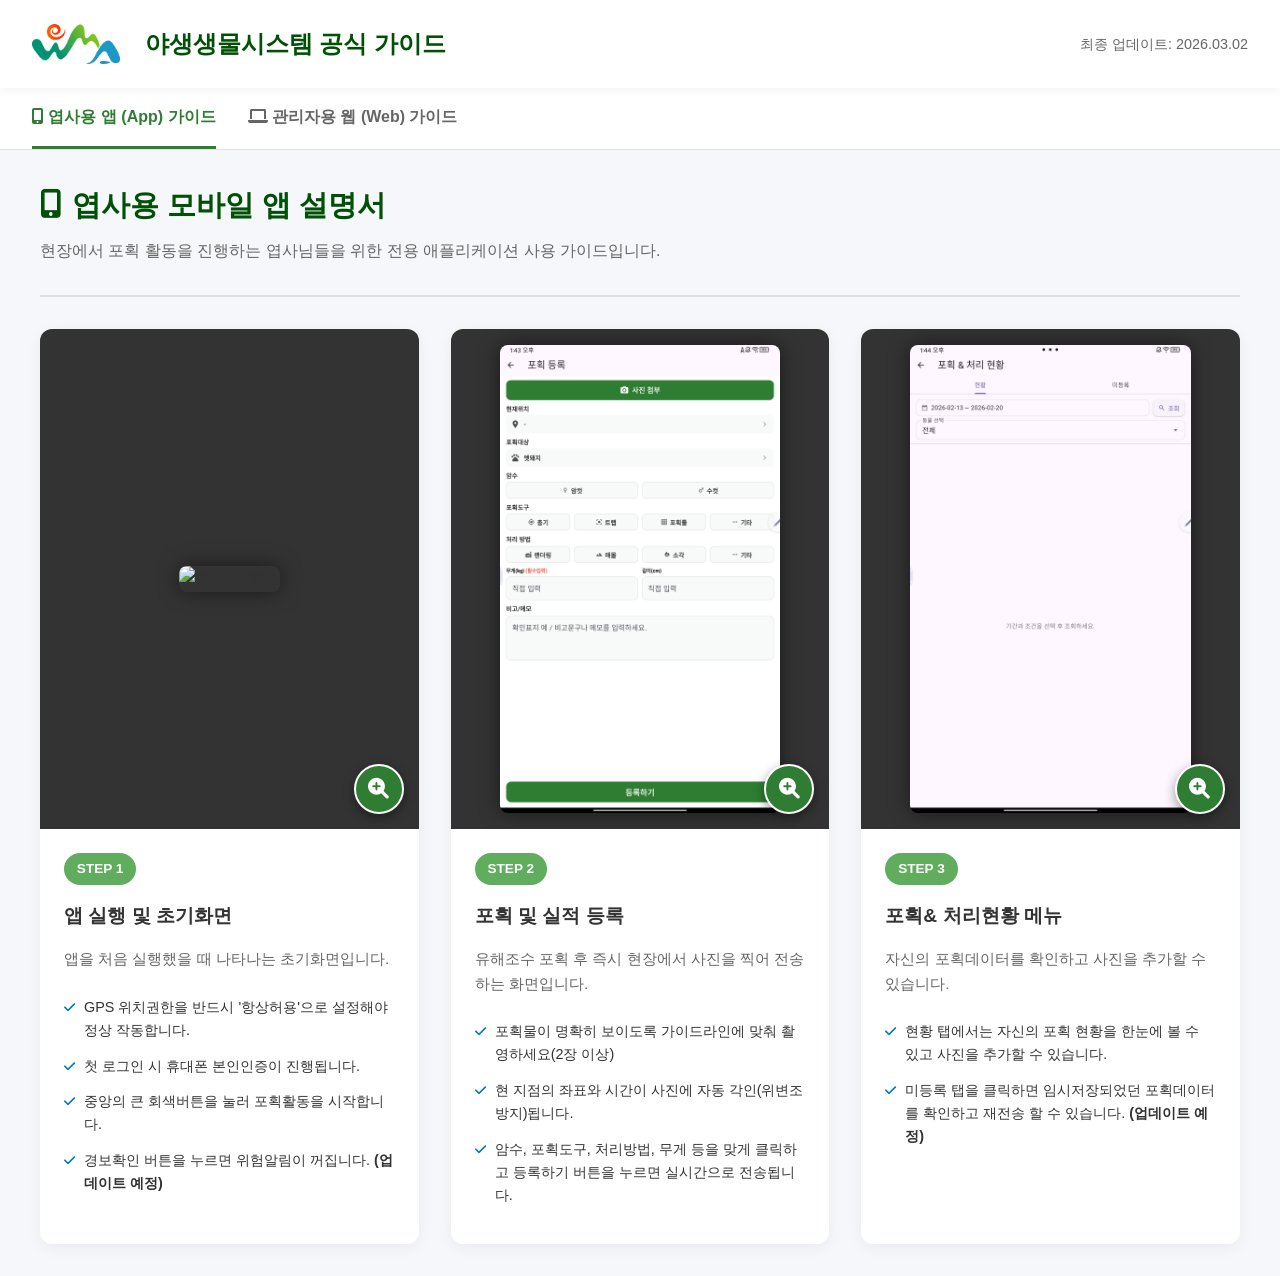
==== guide.html @ 27a6f434 "Add files via upload" ====
<!DOCTYPE html>
<html lang="ko">

<head>
    <meta charset="UTF-8">
    <meta name="viewport" content="width=device-width, initial-scale=1.0">
    <title>야생생물시스템 가이드</title>
    <meta property="og:title" content="야생생물시스템 가이드">
    <meta property="og:description" content="야생생물시스템 공식 가이드입니다.">
    <meta property="og:type" content="website">
    <meta property="og:image" content="./assets/images/logo.png">
    <link href="https://cdnjs.cloudflare.com/ajax/libs/font-awesome/6.0.0/css/all.min.css" rel="stylesheet">
    <style>
        :root {
            --primary: #2e7d32;
            --primary-light: #60ad5e;
            --primary-dark: #005005;
            --secondary: #0277bd;
            --bg-color: #f5f7fa;
            --card-bg: #ffffff;
            --text-main: #333333;
            --text-muted: #666666;
            --border-color: #e0e0e0;
        }

        body {
            font-family: 'Pretendard', -apple-system, BlinkMacSystemFont, "Segoe UI", Roboto, "Helvetica Neue", Arial, sans-serif;
            margin: 0;
            padding: 0;
            background-color: var(--bg-color);
            color: var(--text-main);
            line-height: 1.6;
        }

        /* Header */
        header {
            background-color: var(--card-bg);
            box-shadow: 0 2px 10px rgba(0, 0, 0, 0.05);
            padding: 1.5rem 2rem;
            display: flex;
            align-items: center;
            justify-content: space-between;
            position: sticky;
            top: 0;
            z-index: 100;
        }

        .header-title {
            display: flex;
            align-items: center;
            gap: 15px;
            font-size: 1.5rem;
            font-weight: 700;
            color: var(--primary-dark);
        }

        .header-title i {
            color: var(--primary);
            font-size: 1.8rem;
        }

        /* Navigation */
        .nav-tabs {
            background-color: var(--card-bg);
            padding: 0 2rem;
            display: flex;
            gap: 2rem;
            border-bottom: 1px solid var(--border-color);
        }

        .tab {
            padding: 1rem 0;
            font-weight: 600;
            color: var(--text-muted);
            cursor: pointer;
            border-bottom: 3px solid transparent;
            transition: all 0.3s;
        }

        .tab:hover {
            color: var(--primary);
        }

        .tab.active {
            color: var(--primary);
            border-bottom-color: var(--primary);
        }

        /* Main Content */
        .container {
            max-width: 1200px;
            margin: 2rem auto;
            padding: 0 2rem;
        }

        .section {
            display: none;
            animation: fadeIn 0.4s ease-in-out;
        }

        .section.active {
            display: block;
        }

        @keyframes fadeIn {
            from {
                opacity: 0;
                transform: translateY(10px);
            }

            to {
                opacity: 1;
                transform: translateY(0);
            }
        }

        .section-header {
            margin-bottom: 2rem;
            padding-bottom: 1rem;
            border-bottom: 2px solid var(--border-color);
        }

        .section-header h2 {
            font-size: 1.8rem;
            color: var(--primary-dark);
            margin: 0;
            display: flex;
            align-items: center;
            gap: 10px;
        }

        /* Grid Layouts */
        .grid-container {
            display: grid;
            gap: 2rem;
        }

        .app-grid {
            grid-template-columns: repeat(auto-fit, minmax(300px, 1fr));
        }

        .web-grid {
            grid-template-columns: 1fr;
        }

        /* Card Style */
        .guide-card {
            background: var(--card-bg);
            border-radius: 12px;
            overflow: hidden;
            box-shadow: 0 4px 15px rgba(0, 0, 0, 0.05);
            transition: transform 0.3s;
        }

        .guide-card:hover {
            transform: translateY(-5px);
        }

        .card-img-wrapper {
            width: 100%;
            box-sizing: border-box;
            background-color: #eaeaea;
            overflow: hidden;
            display: flex;
            justify-content: center;
            align-items: center;
            position: relative;
        }

        .app-card .card-img-wrapper {
            height: 500px;
            /* Mobile screenshots usually vertical */
            padding: 1rem;
            background-color: #333;
            /* Dark bg for app screens */
        }

        .app-card img {
            max-width: 100%;
            max-height: 100%;
            object-fit: contain;
            border-radius: 8px;
            box-shadow: 0 0 20px rgba(0, 0, 0, 0.5);
        }

        .web-card .card-img-wrapper {
            height: auto;
            border-bottom: 1px solid var(--border-color);
        }

        .web-card img {
            width: 100%;
            height: auto;
            object-fit: cover;
            display: block;
        }

        .card-content {
            padding: 1.5rem;
        }

        .step-badge {
            display: inline-block;
            background-color: var(--primary-light);
            color: white;
            padding: 0.3rem 0.8rem;
            border-radius: 20px;
            font-size: 0.85rem;
            font-weight: 700;
            margin-bottom: 1rem;
        }

        .card-title {
            font-size: 1.2rem;
            font-weight: 700;
            margin: 0 0 1rem 0;
            color: var(--text-main);
        }

        .card-desc {
            color: var(--text-muted);
            margin-bottom: 1.5rem;
            font-size: 0.95rem;
        }

        .detail-list {
            list-style: none;
            padding: 0;
            margin: 0;
        }

        .detail-list li {
            position: relative;
            padding-left: 20px;
            margin-bottom: 0.8rem;
            font-size: 0.9rem;
        }

        .detail-list li::before {
            content: "\f00c";
            font-family: "Font Awesome 6 Free";
            font-weight: 900;
            position: absolute;
            left: 0;
            color: var(--secondary);
            font-size: 0.8rem;
            top: 2px;
        }

        /* Interactive Image Viewer (Modal) */
        .image-modal {
            display: none;
            position: fixed;
            top: 0;
            left: 0;
            width: 100%;
            height: 100%;
            background: rgba(0, 0, 0, 0.9);
            z-index: 1000;
            justify-content: center;
            align-items: center;
            flex-direction: column;
        }

        .image-modal.active {
            display: flex;
        }

        .modal-img {
            max-width: 90%;
            max-height: 85vh;
            border-radius: 8px;
            box-shadow: 0 5px 30px rgba(0, 0, 0, 0.5);
            margin-bottom: 1rem;
        }

        .modal-close {
            position: absolute;
            top: 20px;
            right: 30px;
            color: white;
            font-size: 2rem;
            cursor: pointer;
            transition: color 0.3s;
        }

        .modal-close:hover {
            color: #ff5252;
        }

        .modal-caption {
            color: white;
            font-size: 1.2rem;
            font-weight: bold;
        }

        .img-zoom {
            cursor: zoom-in;
        }

        .zoom-indicator {
            position: absolute;
            bottom: 15px;
            right: 15px;
            background-color: var(--primary);
            color: white;
            width: 46px;
            height: 46px;
            border-radius: 50%;
            display: flex;
            align-items: center;
            justify-content: center;
            font-size: 1.3rem;
            pointer-events: none;
            box-shadow: 0 4px 12px rgba(0, 0, 0, 0.4);
            border: 2px solid white;
            z-index: 10;
        }
    </style>
</head>

<body>

    <header>
        <div class="header-title">
            <img src="./assets/images/logo.png" alt="야생생물관리협회 로고"
                style="height: 40px; margin-right: 10px; border-radius: 4px;">
            야생생물시스템 공식 가이드
        </div>
        <div>
            <span style="color: var(--text-muted); font-size: 0.9rem;">최종 업데이트: 2026.03.02</span>
        </div>
    </header>

    <nav class="nav-tabs">
        <div class="tab active" data-target="app-guide">
            <i class="fa-solid fa-mobile-screen-button"></i> 엽사용 앱 (App) 가이드
        </div>
        <div class="tab" data-target="web-guide">
            <i class="fa-solid fa-laptop"></i> 관리자용 웹 (Web) 가이드
        </div>
    </nav>

    <div class="container">

        <!-- App Guide Section -->
        <div id="app-guide" class="section active">
            <div class="section-header">
                <h2><i class="fa-solid fa-mobile-screen-button"></i> 엽사용 모바일 앱 설명서</h2>
                <p style="color: var(--text-muted); margin-top: 10px;">현장에서 포획 활동을 진행하는 엽사님들을 위한 전용 애플리케이션 사용 가이드입니다.
                </p>
            </div>

            <div class="grid-container app-grid">

                <!-- App Card 1 -->
                <div class="guide-card app-card">
                    <div class="card-img-wrapper">
                        <!-- We will construct actual system paths here -->
                        <img src="./assets/images/app_main.png" alt="앱 초기화면" class="img-zoom"
                            onclick="openModal(this.src, '앱 초기화면')">
                    </div>
                    <div class="card-content">
                        <span class="step-badge">STEP 1</span>
                        <h3 class="card-title">앱 실행 및 초기화면</h3>
                        <p class="card-desc">앱을 처음 실행했을 때 나타나는 초기화면입니다.</p>
                        <ul class="detail-list">
                            <li>GPS 위치권한을 반드시 '항상허용'으로 설정해야 정상 작동합니다.</li>
                            <li>첫 로그인 시 휴대폰 본인인증이 진행됩니다.</li>
                            <li>중앙의 큰 회색버튼을 눌러 포획활동을 시작합니다.</li>
                            <li>경보확인 버튼을 누르면 위험알림이 꺼집니다. <strong>(업데이트 예정)</strong></li>
                        </ul>
                    </div>
                </div>

                <!-- App Card 2 -->
                <div class="guide-card app-card">
                    <div class="card-img-wrapper">
                        <img src="./assets/images/app_step2.png" alt="사진 전송 화면" class="img-zoom"
                            onclick="openModal(this.src, '포획물 사진 전송')">
                    </div>
                    <div class="card-content">
                        <span class="step-badge">STEP 2</span>
                        <h3 class="card-title">포획 및 실적 등록</h3>
                        <p class="card-desc">유해조수 포획 후 즉시 현장에서 사진을 찍어 전송하는 화면입니다.</p>
                        <ul class="detail-list">
                            <li>포획물이 명확히 보이도록 가이드라인에 맞춰 촬영하세요(2장 이상)</li>
                            <li>현 지점의 좌표와 시간이 사진에 자동 각인(위변조 방지)됩니다.</li>
                            <li>암수, 포획도구, 처리방법, 무게 등을 맞게 클릭하고 등록하기 버튼을 누르면 실시간으로 전송됩니다.</li>
                        </ul>
                    </div>
                </div>

                <!-- App Card 3 -->
                <div class="guide-card app-card">
                    <div class="card-img-wrapper">
                        <img src="./assets/images/app_step3.png" alt="추가 사진 전송 화면" class="img-zoom"
                            onclick="openModal(this.src, '추가 포획물 사진 확인')">
                    </div>
                    <div class="card-content">
                        <span class="step-badge">STEP 3</span>
                        <h3 class="card-title">포획& 처리현황 메뉴</h3>
                        <p class="card-desc">자신의 포획데이터를 확인하고 사진을 추가할 수 있습니다.</p>
                        <ul class="detail-list">
                            <li>현황 탭에서는 자신의 포획 현황을 한눈에 볼 수 있고 사진을 추가할 수 있습니다.</li>
                            <li>미등록 탭을 클릭하면 임시저장되었던 포획데이터를 확인하고 재전송 할 수 있습니다. <strong>(업데이트 예정)</strong></li>
                        </ul>
                    </div>
                </div>

            </div>
        </div>

        <!-- Web Admin Guide Section -->
        <div id="web-guide" class="section">
            <div class="section-header">
                <h2><i class="fa-solid fa-laptop"></i> 관리자(공무원/협회) 웹 페이지 설명서</h2>
                <p style="color: var(--text-muted); margin-top: 10px;">스마트폰 앱에서 올라온 데이터를 확인하고, 승인/반려 및 통계를 관리하는 PC 전용
                    대시보드입니다.</p>
            </div>

            <div class="grid-container web-grid">

                <!-- Web Card 1 -->
                <div class="guide-card web-card">
                    <div class="card-img-wrapper">
                        <!-- 로그인 화면 이미지 (추후 실제 파일명으로 변경 필요 시 안내 요망) -->
                        <img src="./assets/images/web_menu1.jpg" alt="관리자 로그인" class="img-zoom"
                            onclick="openModal(this.src, '관리자 페이지 로그인')">
                    </div>
                    <div class="card-content">
                        <span class="step-badge">MENU 01</span>
                        <h3 class="card-title">관리자 접속</h3>
                        <p class="card-desc">담당자 전화번호와 부여받은 식별 번호(비밀번호)를 입력하여 관리자 계정으로 접속합니다.</p>
                        <!-- 체크리스트가 필요하다면 여기에 ul 태그 추가 가능 -->
                    </div>
                </div>

                <!-- Web Card 2 -->
                <div class="guide-card web-card">
                    <div class="card-img-wrapper">
                        <!-- 대시보드 화면 이미지 -->
                        <img src="./assets/images/web_menu2.jpg" alt="대시보드 개요" class="img-zoom"
                            onclick="openModal(this.src, '대시보드 개요')">
                    </div>
                    <div class="card-content">
                        <span class="step-badge">MENU 02</span>
                        <h3 class="card-title">대시보드 개요</h3>
                        <p class="card-desc">첫 화면에서 관내 실시간 포획 현황을 지도로 한눈에 파악할 수 있습니다.</p>
                        <ul class="detail-list">
                            <li>오늘 접수된 미승인 포획건, 월별 포획 추이 등이 요약 카드로 제공됩니다.</li>
                            <li>상단 탭을 클릭하여 포획내역, 사용자등록 등 다른 메뉴로 이동합니다.</li>
                        </ul>
                    </div>
                </div>

                <!-- Web Card 3 (기존 Menu 02) -->
                <div class="guide-card web-card">
                    <div class="card-img-wrapper">
                        <!-- 포획내역 화면 이미지 -->
                        <img src="./assets/images/web_menu3.jpg" alt="포획 실적 승인" class="img-zoom"
                            onclick="openModal(this.src, '포획 실적 심사 및 승인')">
                    </div>
                    <div class="card-content">
                        <span class="step-badge">MENU 03</span>
                        <h3 class="card-title">포획 신고내역 상세 조회</h3>
                        <p class="card-desc">엽사가 현장에서 전송한 포획데이터를 종합적으로 검토하고 승인 여부를 결정합니다.</p>
                        <ul class="detail-list">
                            <li>목록을 클릭하면 상세 내용이 보여지며 첨부 이미지를 확대 및 다운로드 할 수 있습니다.</li>
                            <li>중복으로 신고되었거나 포획 내용이 문제가 있을 경우 반려처리 합니다.</li>
                            <li>이상이 없을 경우 지급조서 내보내기 기능을 통해 보상금 지급조서를 생성합니다.</li>
                        </ul>
                    </div>
                </div>

                <!-- Web Card 4 (기존 Menu 03) -->
                <div class="guide-card web-card">
                    <div class="card-img-wrapper">
                        <img src="./assets/images/web_menu4.jpg" alt="통계 관리" class="img-zoom"
                            onclick="openModal(this.src, '지역별/개체별 통계 현황')">
                    </div>
                    <div class="card-content">
                        <span class="step-badge">MENU 04</span>
                        <h3 class="card-title">포상금 지급조서 내보내기 기능(Excel)</h3>
                        <p class="card-desc">승인한 건에 대해 포상금 지급조서를 생성하는 기능입니다.</p>
                        <ul class="detail-list">
                            <li>조회 기간 및 포획 대상 개체별 필터링이 가능합니다.</li>
                            <li>하단 우측의 [내보내기] 버튼을 누르면 환경부 제출용 문서를 다운 및 출력할 수 있습니다.</li>
                        </ul>
                    </div>
                </div>

            </div>
        </div>

    </div>

    <!-- Image Modal -->
    <div class="image-modal" id="imageModal">
        <i class="fa-solid fa-xmark modal-close" onclick="closeModal()"></i>
        <img src="" alt="Enlarged Image" class="modal-img" id="modalImage">
        <div class="modal-caption" id="modalCaption">이미지 설명</div>
    </div>

    <script>
        // Add zoom indicator icons dynamically
        document.querySelectorAll('.card-img-wrapper').forEach(wrapper => {
            if (wrapper.querySelector('.img-zoom')) {
                const indicator = document.createElement('div');
                indicator.className = 'zoom-indicator';
                indicator.innerHTML = '<i class="fa-solid fa-magnifying-glass-plus"></i>';
                wrapper.appendChild(indicator);
            }
        });

        // Tab switching logic
        const tabs = document.querySelectorAll('.tab');
        const sections = document.querySelectorAll('.section');

        tabs.forEach(tab => {
            tab.addEventListener('click', () => {
                // Remove active classes
                tabs.forEach(t => t.classList.remove('active'));
                sections.forEach(s => s.classList.remove('active'));

                // Add active classes to clicked tab and corresponding section
                tab.classList.add('active');
                const targetId = tab.getAttribute('data-target');
                document.getElementById(targetId).classList.add('active');
            });
        });

        // Modal logic
        const modal = document.getElementById('imageModal');
        const modalImg = document.getElementById('modalImage');
        const modalCap = document.getElementById('modalCaption');

        function openModal(src, caption) {
            // Check if mobile (width <= 768px), open in new tab for native pinch-zoom
            if (window.innerWidth <= 768) {
                window.open(src, '_blank');
                return;
            }
            modal.classList.add('active');
            modalImg.src = src;
            modalCap.textContent = caption;
            document.body.style.overflow = 'hidden'; // prevent bg scrolling
        }

        function closeModal() {
            modal.classList.remove('active');
            document.body.style.overflow = '';
        }

        // Close modal on background click
        modal.addEventListener('click', (e) => {
            if (e.target === modal) {
                closeModal();
            }
        });

        // Close modal on Escape key
        document.addEventListener('keydown', (e) => {
            if (e.key === 'Escape' && modal.classList.contains('active')) {
                closeModal();
            }
        });
    </script>
</body>

</html>
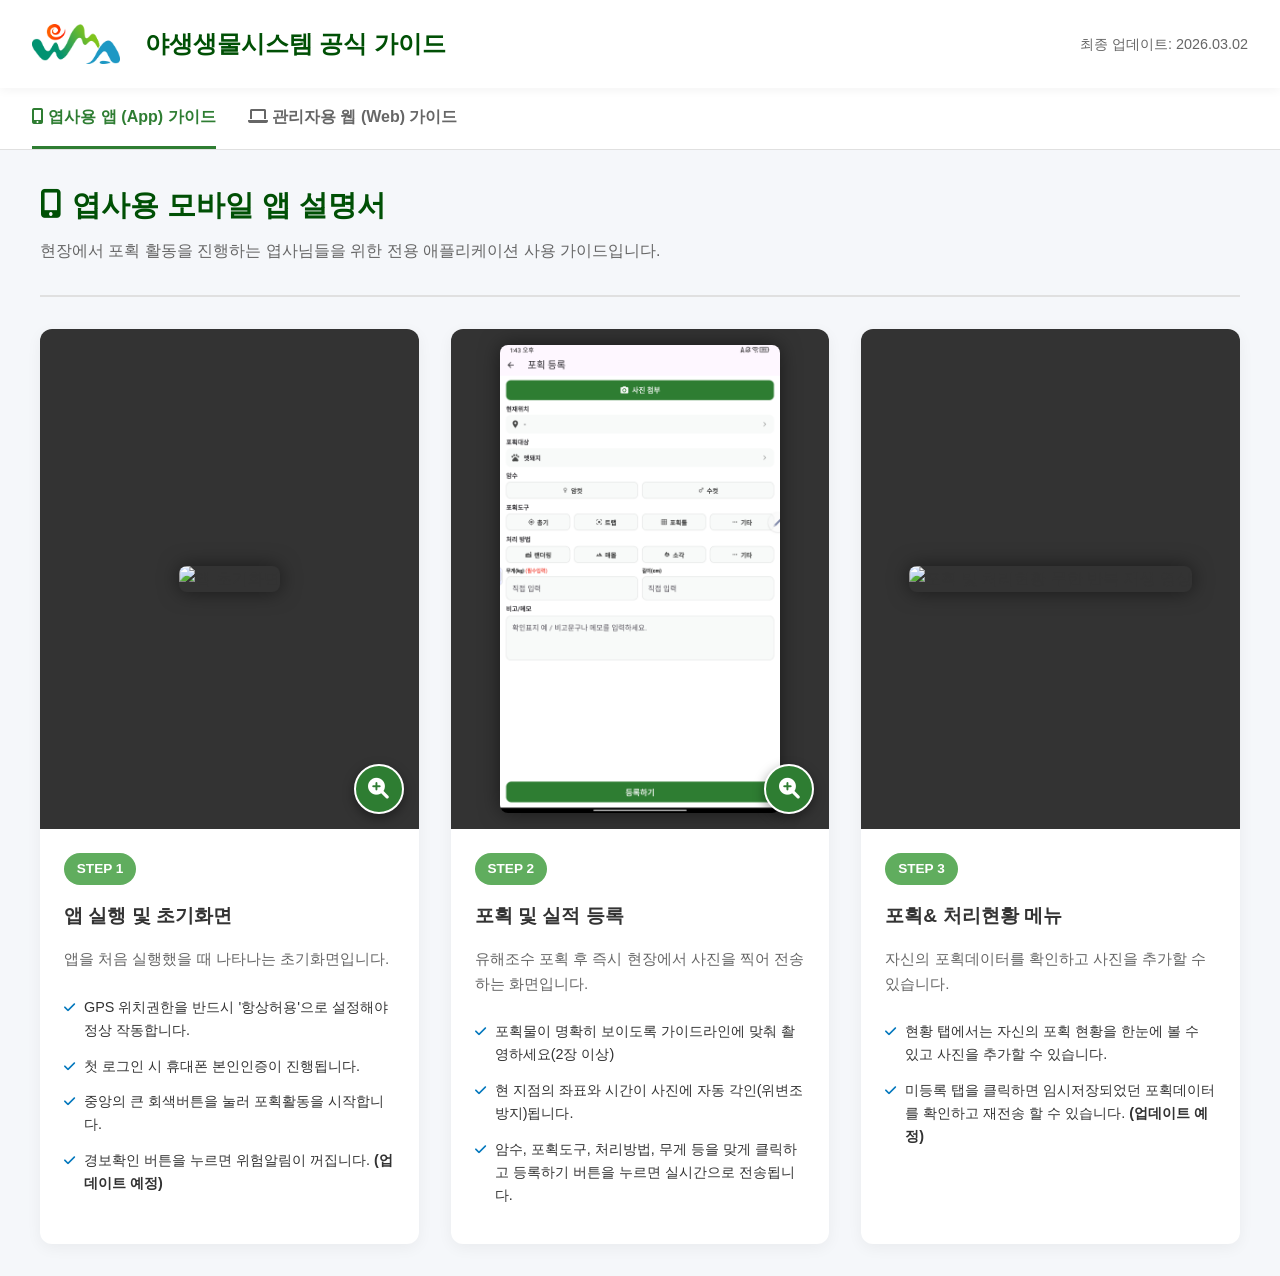
==== commit 0e86af10: "docs: Update step 3 image to GIF in app guide" ====
--- a/guide.html
+++ b/guide.html
@@ -394,8 +394,7 @@
                 <!-- App Card 3 -->
                 <div class="guide-card app-card">
                     <div class="card-img-wrapper">
-                        <img src="./assets/images/app_step3.png" alt="추가 사진 전송 화면" class="img-zoom"
-                            onclick="openModal(this.src, '추가 포획물 사진 확인')">
+                        <img src="./assets/images/app_step3.gif" alt="포획 및 처리현황 무한 반복 재생 영상">
                     </div>
                     <div class="card-content">
                         <span class="step-badge">STEP 3</span>
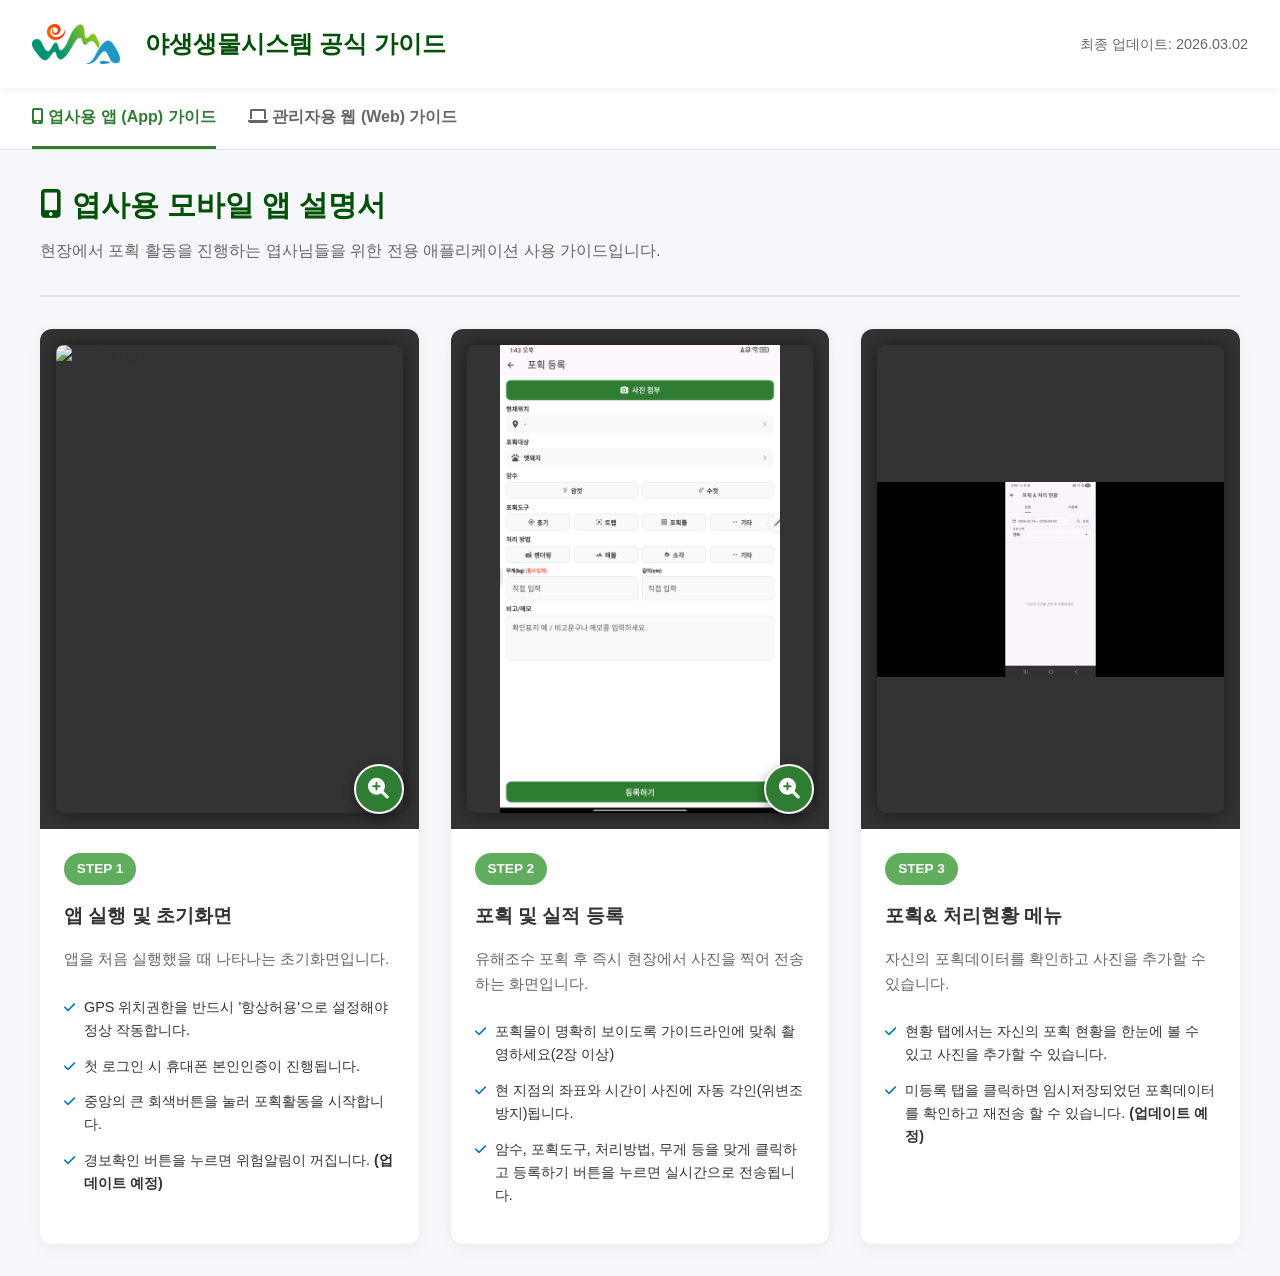
==== commit 3d2348ba: "style: Force app-card images to fill height for better GIF visibility" ====
--- a/guide.html
+++ b/guide.html
@@ -176,8 +176,8 @@
         }
 
         .app-card img {
-            max-width: 100%;
-            max-height: 100%;
+            width: 100%;
+            height: 100%;
             object-fit: contain;
             border-radius: 8px;
             box-shadow: 0 0 20px rgba(0, 0, 0, 0.5);
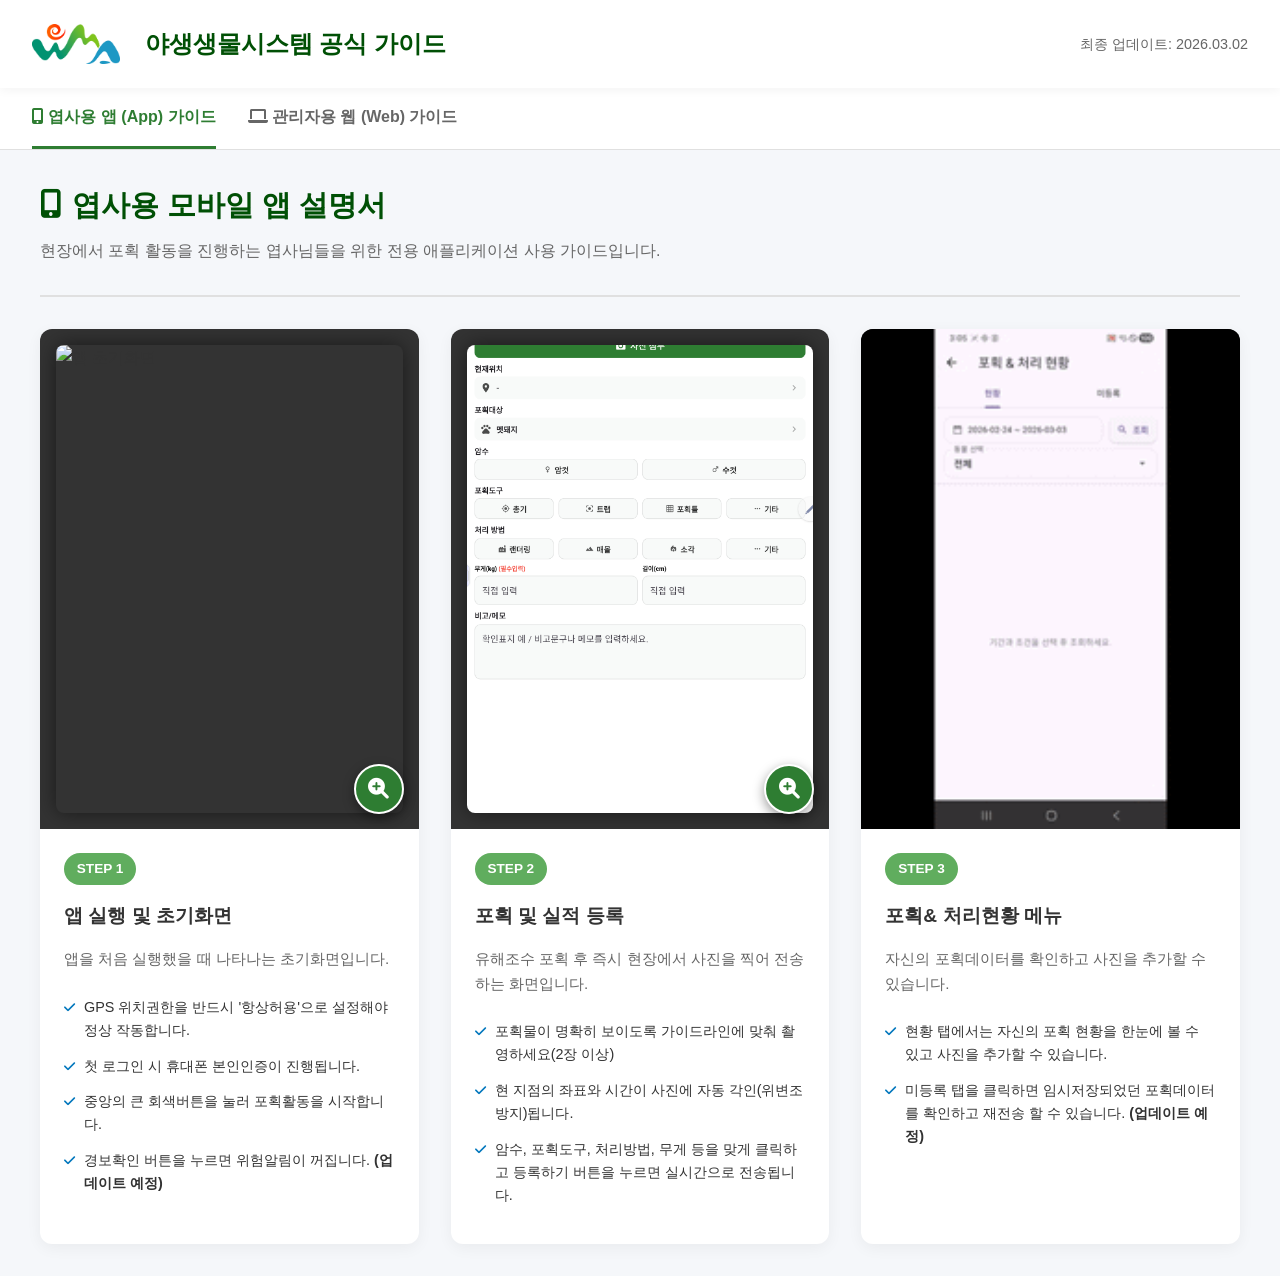
==== commit ac5f4ece: "style: Force GIF and app images to cover container fully without padding" ====
--- a/guide.html
+++ b/guide.html
@@ -178,7 +178,8 @@
         .app-card img {
             width: 100%;
             height: 100%;
-            object-fit: contain;
+            object-fit: cover;
+            /* 변경: 영상 비율이 달라도 여백 없이 꽉 채움 */
             border-radius: 8px;
             box-shadow: 0 0 20px rgba(0, 0, 0, 0.5);
         }
@@ -393,8 +394,8 @@
 
                 <!-- App Card 3 -->
                 <div class="guide-card app-card">
-                    <div class="card-img-wrapper">
-                        <img src="./assets/images/app_step3.gif" alt="포획 및 처리현황 무한 반복 재생 영상">
+                    <div class="card-img-wrapper" style="padding: 0;"> <!-- 꽉 차게 보이기 위해 패딩 제거 -->
+                        <img src="./assets/images/app_step3.gif" alt="포획 및 처리현황 무한 반복 재생 영상" style="border-radius: 0;">
                     </div>
                     <div class="card-content">
                         <span class="step-badge">STEP 3</span>
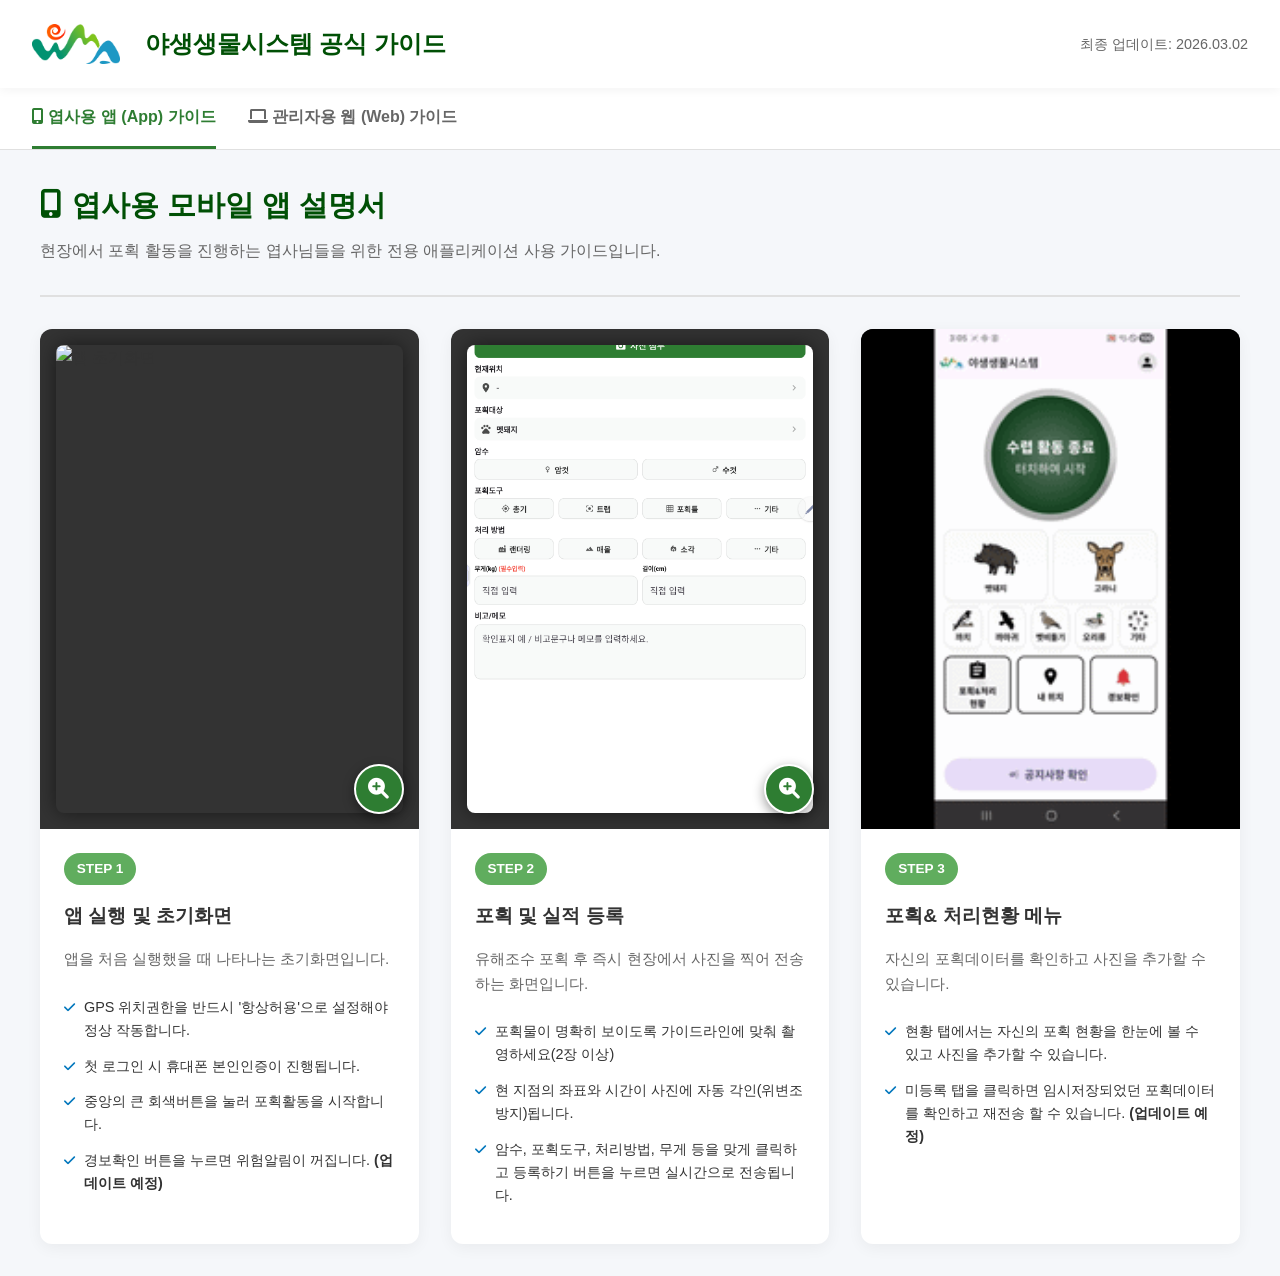
==== commit 1d8da0e3: "docs(guide): update web guide first step image path" ====
--- a/guide.html
+++ b/guide.html
@@ -424,8 +424,8 @@
                 <!-- Web Card 1 -->
                 <div class="guide-card web-card">
                     <div class="card-img-wrapper">
-                        <!-- 로그인 화면 이미지 (추후 실제 파일명으로 변경 필요 시 안내 요망) -->
-                        <img src="./assets/images/web_menu1.jpg" alt="관리자 로그인" class="img-zoom"
+                        <!-- 로그인 화면 이미지 -->
+                        <img src="./assets/images/web_step1.jpg" alt="관리자 로그인" class="img-zoom"
                             onclick="openModal(this.src, '관리자 페이지 로그인')">
                     </div>
                     <div class="card-content">
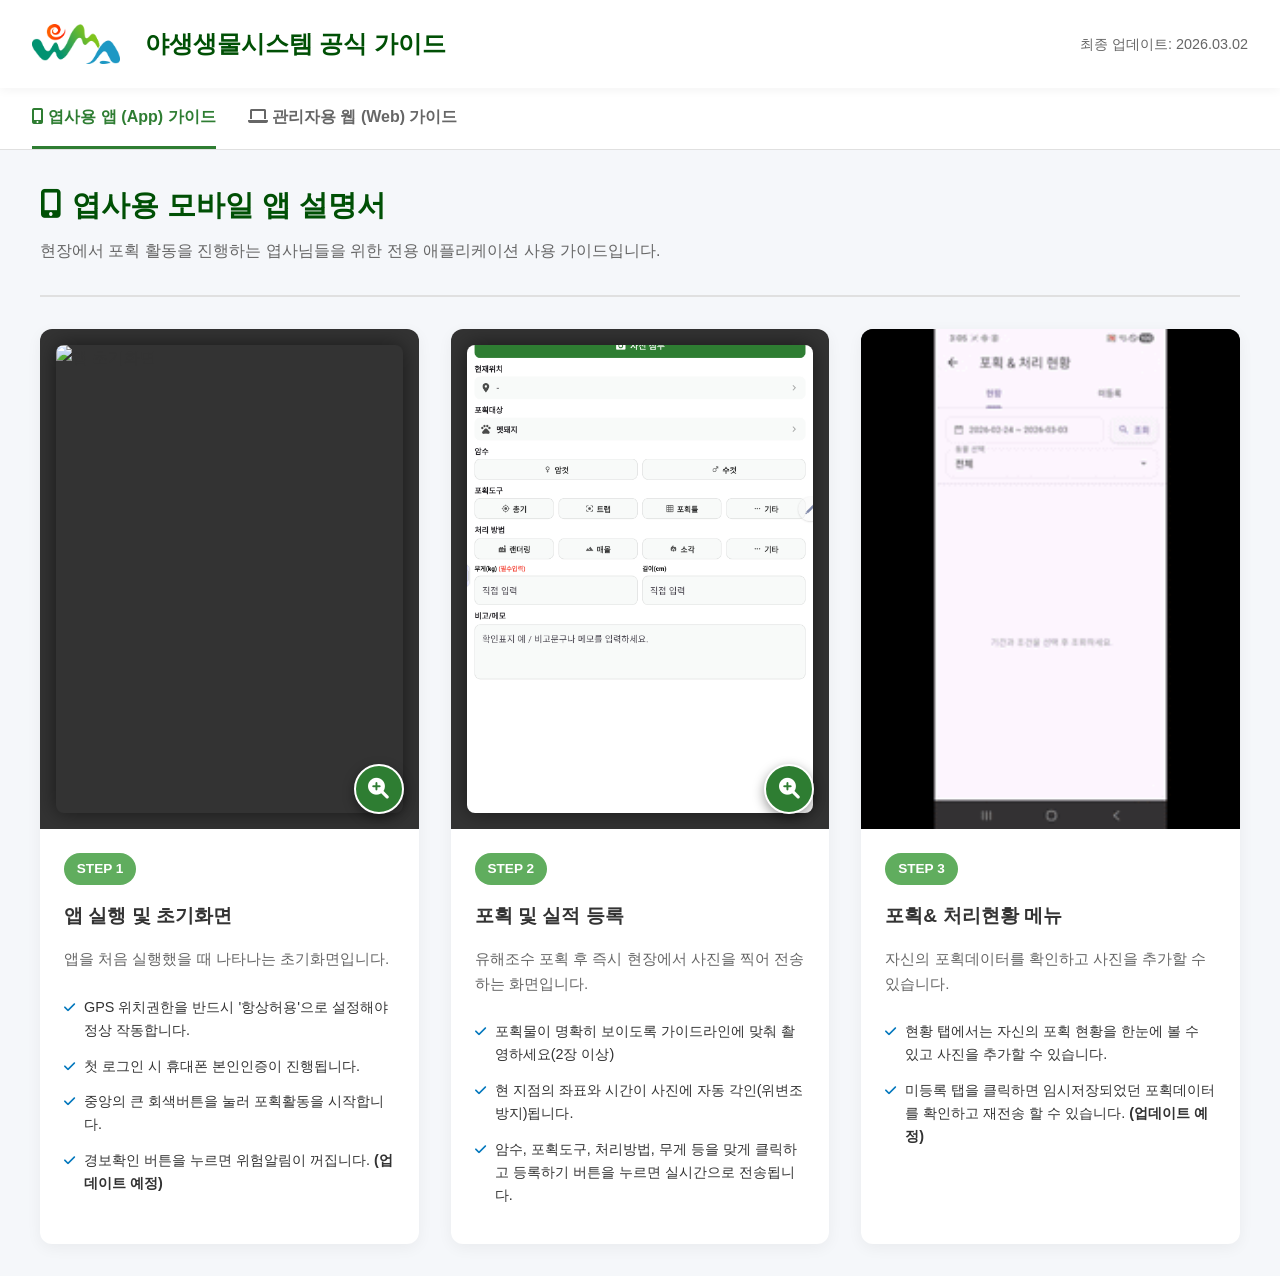
==== commit 1990ed7f: "docs(guide): update text in dashboard overview and menu 03" ====
--- a/guide.html
+++ b/guide.html
@@ -448,7 +448,7 @@
                         <h3 class="card-title">대시보드 개요</h3>
                         <p class="card-desc">첫 화면에서 관내 실시간 포획 현황을 지도로 한눈에 파악할 수 있습니다.</p>
                         <ul class="detail-list">
-                            <li>오늘 접수된 미승인 포획건, 월별 포획 추이 등이 요약 카드로 제공됩니다.</li>
+                            <li>접수된 미승인 포획건, 월별 포획 추이 등이 요약 카드로 제공됩니다.</li>
                             <li>상단 탭을 클릭하여 포획내역, 사용자등록 등 다른 메뉴로 이동합니다.</li>
                         </ul>
                     </div>
@@ -468,7 +468,7 @@
                         <ul class="detail-list">
                             <li>목록을 클릭하면 상세 내용이 보여지며 첨부 이미지를 확대 및 다운로드 할 수 있습니다.</li>
                             <li>중복으로 신고되었거나 포획 내용이 문제가 있을 경우 반려처리 합니다.</li>
-                            <li>이상이 없을 경우 지급조서 내보내기 기능을 통해 보상금 지급조서를 생성합니다.</li>
+                            <li>이상이 없을 경우 승인처리 후 지급조서 내보내기 기능을 통해 보상금 지급조서를 생성합니다.</li>
                         </ul>
                     </div>
                 </div>
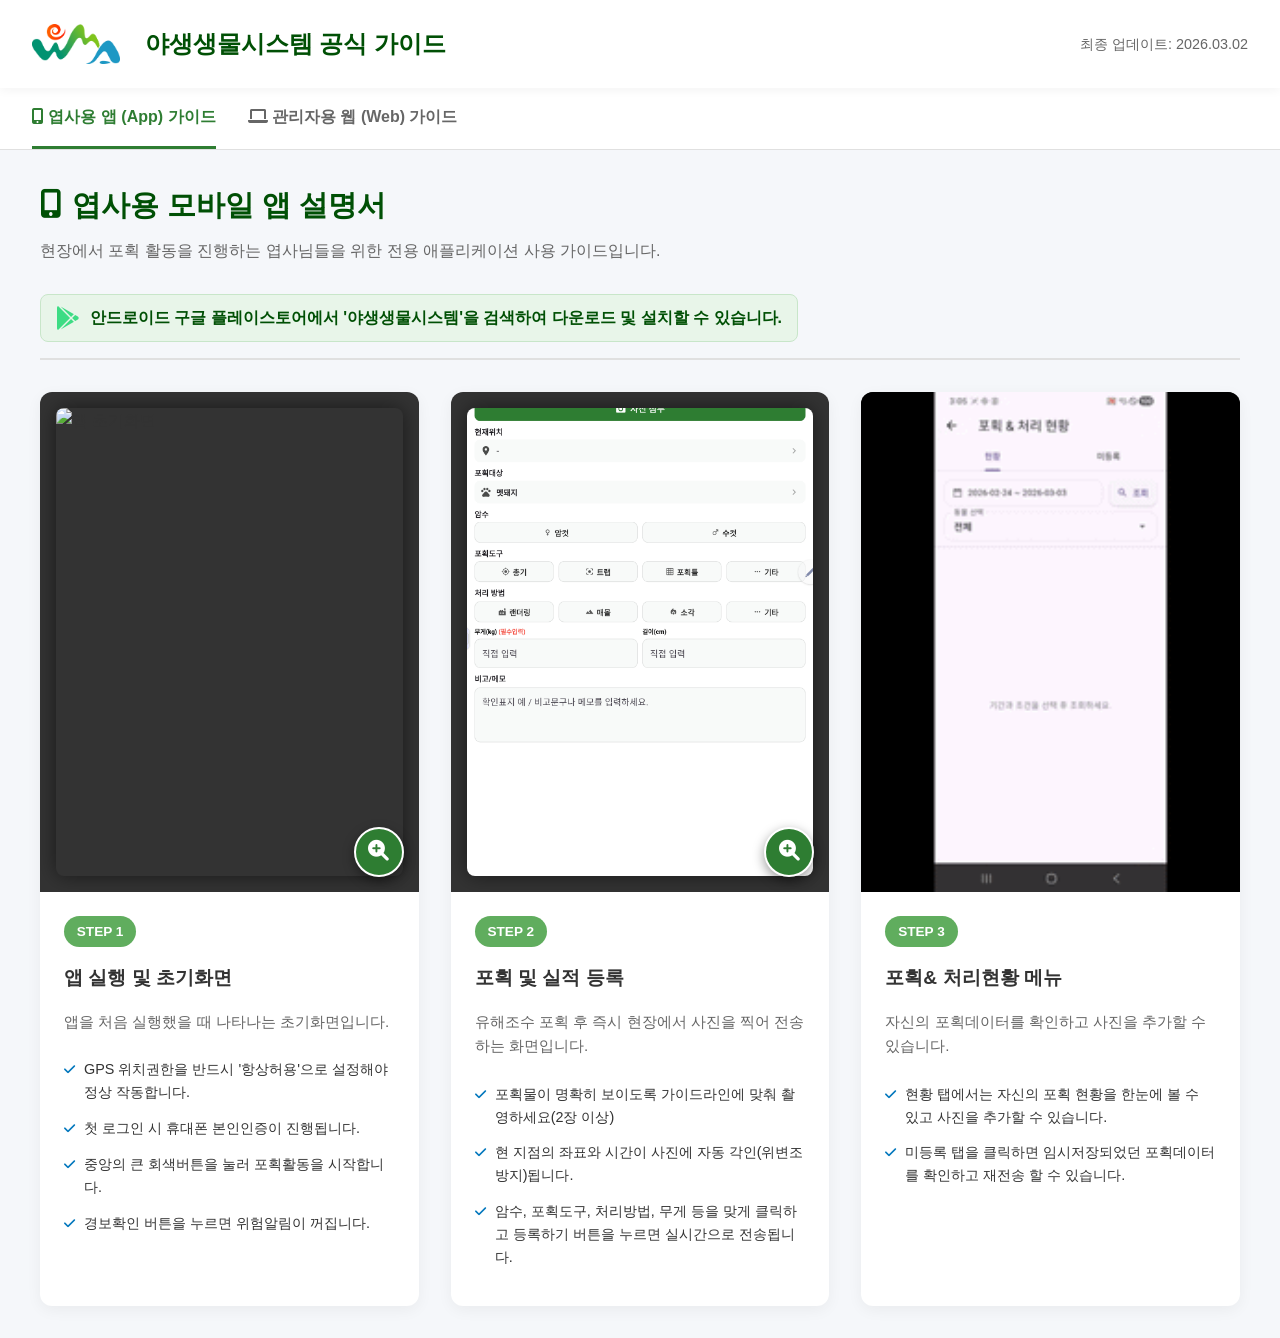
==== commit 87f1e20e: "Update guide to reflect Play Store availability and remove scheduled update texts" ====
--- a/guide.html
+++ b/guide.html
@@ -350,6 +350,10 @@
                 <h2><i class="fa-solid fa-mobile-screen-button"></i> 엽사용 모바일 앱 설명서</h2>
                 <p style="color: var(--text-muted); margin-top: 10px;">현장에서 포획 활동을 진행하는 엽사님들을 위한 전용 애플리케이션 사용 가이드입니다.
                 </p>
+                <div style="margin-top: 15px; display: inline-flex; align-items: center; background-color: #e8f5e9; border: 1px solid #c8e6c9; padding: 10px 15px; border-radius: 8px; color: var(--primary-dark);">
+                    <i class="fab fa-google-play" style="font-size: 1.5rem; margin-right: 10px; color: #3ddc84;"></i>
+                    <span style="font-weight: 600;">안드로이드 구글 플레이스토어에서 '야생생물시스템'을 검색하여 다운로드 및 설치할 수 있습니다.</span>
+                </div>
             </div>
 
             <div class="grid-container app-grid">
@@ -369,7 +373,7 @@
                             <li>GPS 위치권한을 반드시 '항상허용'으로 설정해야 정상 작동합니다.</li>
                             <li>첫 로그인 시 휴대폰 본인인증이 진행됩니다.</li>
                             <li>중앙의 큰 회색버튼을 눌러 포획활동을 시작합니다.</li>
-                            <li>경보확인 버튼을 누르면 위험알림이 꺼집니다. <strong>(업데이트 예정)</strong></li>
+                            <li>경보확인 버튼을 누르면 위험알림이 꺼집니다.</li>
                         </ul>
                     </div>
                 </div>
@@ -403,7 +407,7 @@
                         <p class="card-desc">자신의 포획데이터를 확인하고 사진을 추가할 수 있습니다.</p>
                         <ul class="detail-list">
                             <li>현황 탭에서는 자신의 포획 현황을 한눈에 볼 수 있고 사진을 추가할 수 있습니다.</li>
-                            <li>미등록 탭을 클릭하면 임시저장되었던 포획데이터를 확인하고 재전송 할 수 있습니다. <strong>(업데이트 예정)</strong></li>
+                            <li>미등록 탭을 클릭하면 임시저장되었던 포획데이터를 확인하고 재전송 할 수 있습니다.</li>
                         </ul>
                     </div>
                 </div>
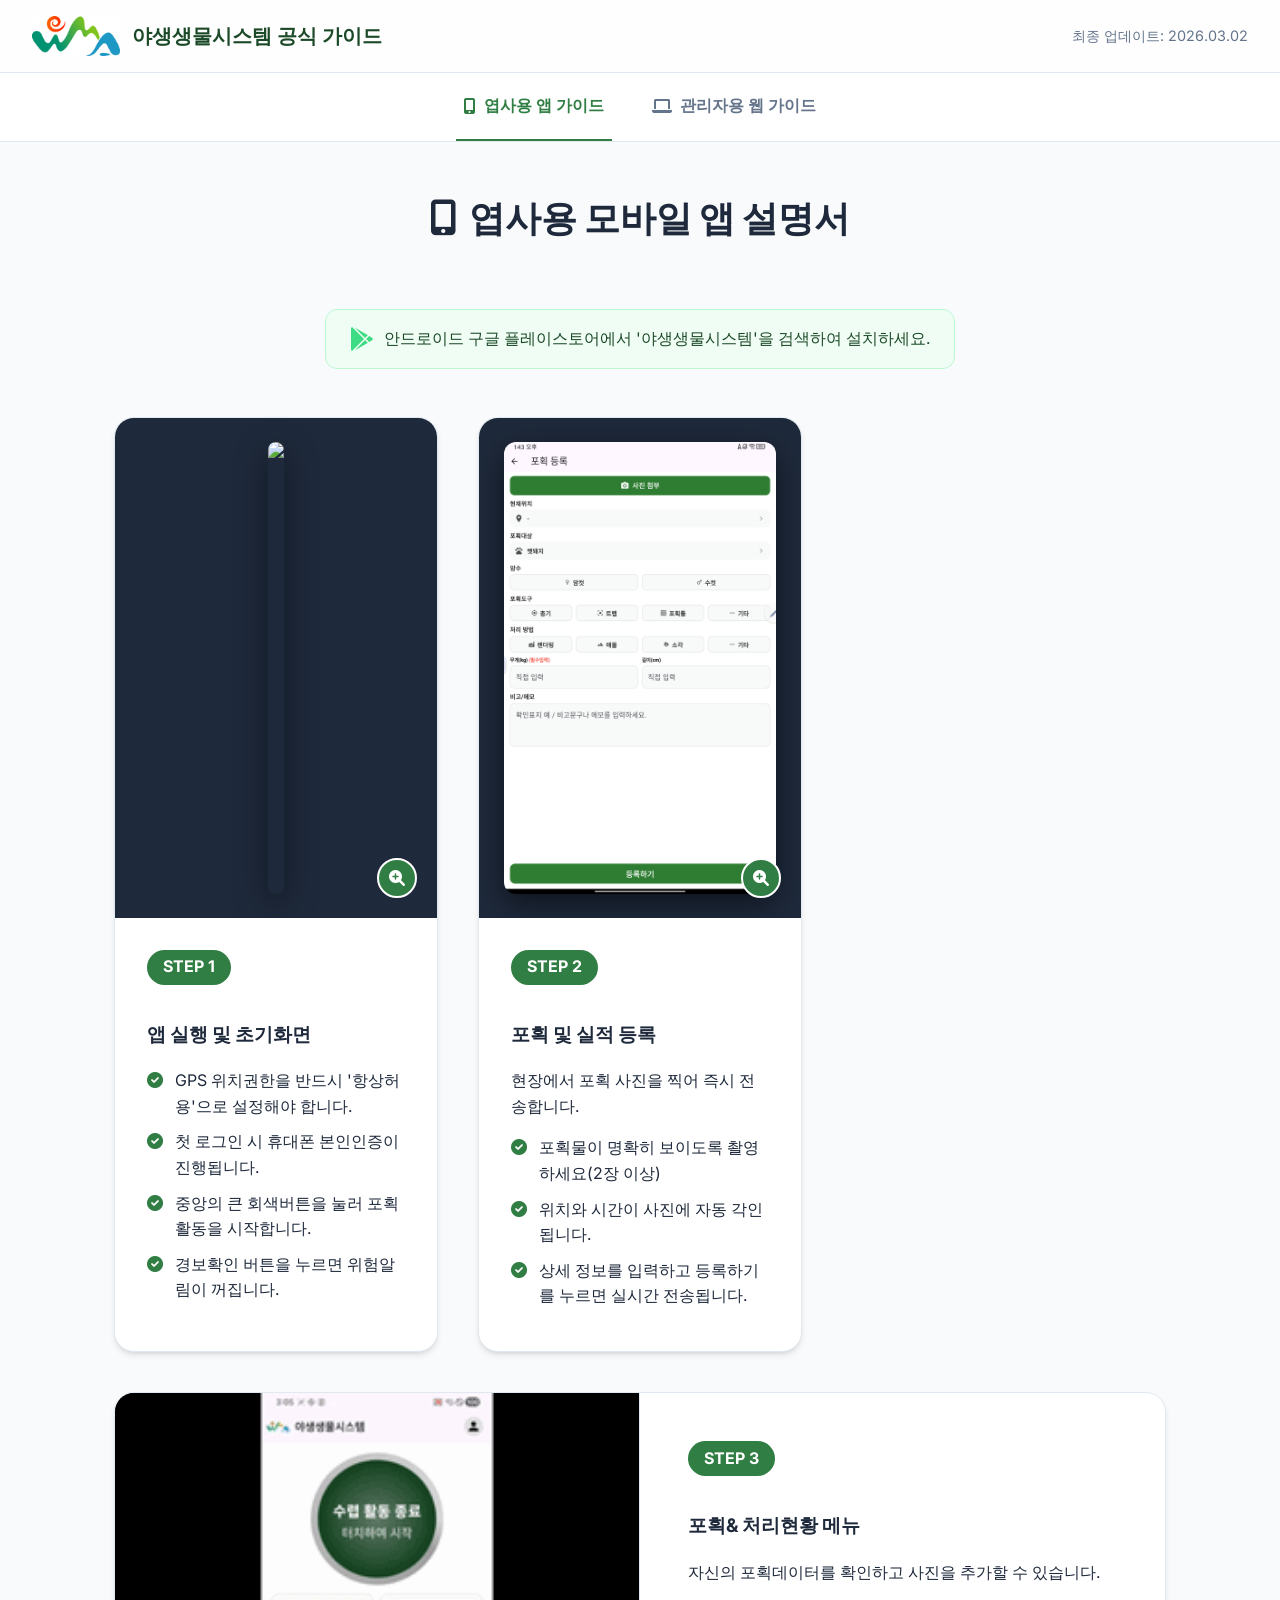
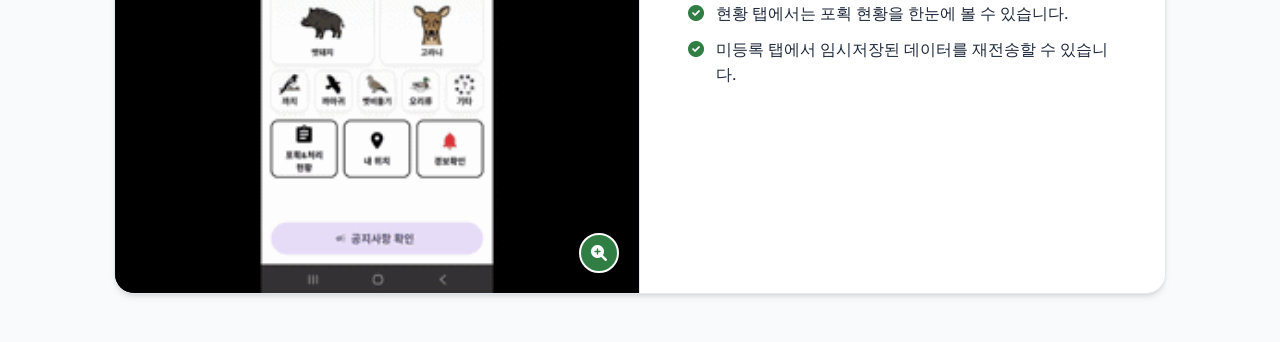
==== commit 67b8ada3: "feat: Add mobile electronic kit receipt app" ====
--- a/guide.html
+++ b/guide.html
@@ -1,575 +1,285 @@
-<!DOCTYPE html>
-<html lang="ko">
-
-<head>
-    <meta charset="UTF-8">
-    <meta name="viewport" content="width=device-width, initial-scale=1.0">
-    <title>야생생물시스템 가이드</title>
-    <meta property="og:title" content="야생생물시스템 가이드">
-    <meta property="og:description" content="야생생물시스템 공식 가이드입니다.">
-    <meta property="og:type" content="website">
-    <meta property="og:image" content="./assets/images/logo.png">
-    <link href="https://cdnjs.cloudflare.com/ajax/libs/font-awesome/6.0.0/css/all.min.css" rel="stylesheet">
-    <style>
-        :root {
-            --primary: #2e7d32;
-            --primary-light: #60ad5e;
-            --primary-dark: #005005;
-            --secondary: #0277bd;
-            --bg-color: #f5f7fa;
-            --card-bg: #ffffff;
-            --text-main: #333333;
-            --text-muted: #666666;
-            --border-color: #e0e0e0;
-        }
-
-        body {
-            font-family: 'Pretendard', -apple-system, BlinkMacSystemFont, "Segoe UI", Roboto, "Helvetica Neue", Arial, sans-serif;
-            margin: 0;
-            padding: 0;
-            background-color: var(--bg-color);
-            color: var(--text-main);
-            line-height: 1.6;
-        }
-
-        /* Header */
-        header {
-            background-color: var(--card-bg);
-            box-shadow: 0 2px 10px rgba(0, 0, 0, 0.05);
-            padding: 1.5rem 2rem;
-            display: flex;
-            align-items: center;
-            justify-content: space-between;
-            position: sticky;
-            top: 0;
-            z-index: 100;
-        }
-
-        .header-title {
-            display: flex;
-            align-items: center;
-            gap: 15px;
-            font-size: 1.5rem;
-            font-weight: 700;
-            color: var(--primary-dark);
-        }
-
-        .header-title i {
-            color: var(--primary);
-            font-size: 1.8rem;
-        }
-
-        /* Navigation */
-        .nav-tabs {
-            background-color: var(--card-bg);
-            padding: 0 2rem;
-            display: flex;
-            gap: 2rem;
-            border-bottom: 1px solid var(--border-color);
-        }
-
-        .tab {
-            padding: 1rem 0;
-            font-weight: 600;
-            color: var(--text-muted);
-            cursor: pointer;
-            border-bottom: 3px solid transparent;
-            transition: all 0.3s;
-        }
-
-        .tab:hover {
-            color: var(--primary);
-        }
-
-        .tab.active {
-            color: var(--primary);
-            border-bottom-color: var(--primary);
-        }
-
-        /* Main Content */
-        .container {
-            max-width: 1200px;
-            margin: 2rem auto;
-            padding: 0 2rem;
-        }
-
-        .section {
-            display: none;
-            animation: fadeIn 0.4s ease-in-out;
-        }
-
-        .section.active {
-            display: block;
-        }
-
-        @keyframes fadeIn {
-            from {
-                opacity: 0;
-                transform: translateY(10px);
-            }
-
-            to {
-                opacity: 1;
-                transform: translateY(0);
-            }
-        }
-
-        .section-header {
-            margin-bottom: 2rem;
-            padding-bottom: 1rem;
-            border-bottom: 2px solid var(--border-color);
-        }
-
-        .section-header h2 {
-            font-size: 1.8rem;
-            color: var(--primary-dark);
-            margin: 0;
-            display: flex;
-            align-items: center;
-            gap: 10px;
-        }
-
-        /* Grid Layouts */
-        .grid-container {
-            display: grid;
-            gap: 2rem;
-        }
-
-        .app-grid {
-            grid-template-columns: repeat(auto-fit, minmax(300px, 1fr));
-        }
-
-        .web-grid {
-            grid-template-columns: 1fr;
-        }
-
-        /* Card Style */
-        .guide-card {
-            background: var(--card-bg);
-            border-radius: 12px;
-            overflow: hidden;
-            box-shadow: 0 4px 15px rgba(0, 0, 0, 0.05);
-            transition: transform 0.3s;
-        }
-
-        .guide-card:hover {
-            transform: translateY(-5px);
-        }
-
-        .card-img-wrapper {
-            width: 100%;
-            box-sizing: border-box;
-            background-color: #eaeaea;
-            overflow: hidden;
-            display: flex;
-            justify-content: center;
-            align-items: center;
-            position: relative;
-        }
-
-        .app-card .card-img-wrapper {
-            height: 500px;
-            /* Mobile screenshots usually vertical */
-            padding: 1rem;
-            background-color: #333;
-            /* Dark bg for app screens */
-        }
-
-        .app-card img {
-            width: 100%;
-            height: 100%;
-            object-fit: cover;
-            /* 변경: 영상 비율이 달라도 여백 없이 꽉 채움 */
-            border-radius: 8px;
-            box-shadow: 0 0 20px rgba(0, 0, 0, 0.5);
-        }
-
-        .web-card .card-img-wrapper {
-            height: auto;
-            border-bottom: 1px solid var(--border-color);
-        }
-
-        .web-card img {
-            width: 100%;
-            height: auto;
-            object-fit: cover;
-            display: block;
-        }
-
-        .card-content {
-            padding: 1.5rem;
-        }
-
-        .step-badge {
-            display: inline-block;
-            background-color: var(--primary-light);
-            color: white;
-            padding: 0.3rem 0.8rem;
-            border-radius: 20px;
-            font-size: 0.85rem;
-            font-weight: 700;
-            margin-bottom: 1rem;
-        }
-
-        .card-title {
-            font-size: 1.2rem;
-            font-weight: 700;
-            margin: 0 0 1rem 0;
-            color: var(--text-main);
-        }
-
-        .card-desc {
-            color: var(--text-muted);
-            margin-bottom: 1.5rem;
-            font-size: 0.95rem;
-        }
-
-        .detail-list {
-            list-style: none;
-            padding: 0;
-            margin: 0;
-        }
-
-        .detail-list li {
-            position: relative;
-            padding-left: 20px;
-            margin-bottom: 0.8rem;
-            font-size: 0.9rem;
-        }
-
-        .detail-list li::before {
-            content: "\f00c";
-            font-family: "Font Awesome 6 Free";
-            font-weight: 900;
-            position: absolute;
-            left: 0;
-            color: var(--secondary);
-            font-size: 0.8rem;
-            top: 2px;
-        }
-
-        /* Interactive Image Viewer (Modal) */
-        .image-modal {
-            display: none;
-            position: fixed;
-            top: 0;
-            left: 0;
-            width: 100%;
-            height: 100%;
-            background: rgba(0, 0, 0, 0.9);
-            z-index: 1000;
-            justify-content: center;
-            align-items: center;
-            flex-direction: column;
-        }
-
-        .image-modal.active {
-            display: flex;
-        }
-
-        .modal-img {
-            max-width: 90%;
-            max-height: 85vh;
-            border-radius: 8px;
-            box-shadow: 0 5px 30px rgba(0, 0, 0, 0.5);
-            margin-bottom: 1rem;
-        }
-
-        .modal-close {
-            position: absolute;
-            top: 20px;
-            right: 30px;
-            color: white;
-            font-size: 2rem;
-            cursor: pointer;
-            transition: color 0.3s;
-        }
-
-        .modal-close:hover {
-            color: #ff5252;
-        }
-
-        .modal-caption {
-            color: white;
-            font-size: 1.2rem;
-            font-weight: bold;
-        }
-
-        .img-zoom {
-            cursor: zoom-in;
-        }
-
-        .zoom-indicator {
-            position: absolute;
-            bottom: 15px;
-            right: 15px;
-            background-color: var(--primary);
-            color: white;
-            width: 46px;
-            height: 46px;
-            border-radius: 50%;
-            display: flex;
-            align-items: center;
-            justify-content: center;
-            font-size: 1.3rem;
-            pointer-events: none;
-            box-shadow: 0 4px 12px rgba(0, 0, 0, 0.4);
-            border: 2px solid white;
-            z-index: 10;
-        }
-    </style>
-</head>
-
-<body>
-
-    <header>
-        <div class="header-title">
-            <img src="./assets/images/logo.png" alt="야생생물관리협회 로고"
-                style="height: 40px; margin-right: 10px; border-radius: 4px;">
-            야생생물시스템 공식 가이드
-        </div>
-        <div>
-            <span style="color: var(--text-muted); font-size: 0.9rem;">최종 업데이트: 2026.03.02</span>
-        </div>
-    </header>
-
-    <nav class="nav-tabs">
-        <div class="tab active" data-target="app-guide">
-            <i class="fa-solid fa-mobile-screen-button"></i> 엽사용 앱 (App) 가이드
-        </div>
-        <div class="tab" data-target="web-guide">
-            <i class="fa-solid fa-laptop"></i> 관리자용 웹 (Web) 가이드
-        </div>
-    </nav>
-
-    <div class="container">
-
-        <!-- App Guide Section -->
-        <div id="app-guide" class="section active">
-            <div class="section-header">
-                <h2><i class="fa-solid fa-mobile-screen-button"></i> 엽사용 모바일 앱 설명서</h2>
-                <p style="color: var(--text-muted); margin-top: 10px;">현장에서 포획 활동을 진행하는 엽사님들을 위한 전용 애플리케이션 사용 가이드입니다.
-                </p>
-                <div style="margin-top: 15px; display: inline-flex; align-items: center; background-color: #e8f5e9; border: 1px solid #c8e6c9; padding: 10px 15px; border-radius: 8px; color: var(--primary-dark);">
-                    <i class="fab fa-google-play" style="font-size: 1.5rem; margin-right: 10px; color: #3ddc84;"></i>
-                    <span style="font-weight: 600;">안드로이드 구글 플레이스토어에서 '야생생물시스템'을 검색하여 다운로드 및 설치할 수 있습니다.</span>
-                </div>
-            </div>
-
-            <div class="grid-container app-grid">
-
-                <!-- App Card 1 -->
-                <div class="guide-card app-card">
-                    <div class="card-img-wrapper">
-                        <!-- We will construct actual system paths here -->
-                        <img src="./assets/images/app_main.png" alt="앱 초기화면" class="img-zoom"
-                            onclick="openModal(this.src, '앱 초기화면')">
-                    </div>
-                    <div class="card-content">
-                        <span class="step-badge">STEP 1</span>
-                        <h3 class="card-title">앱 실행 및 초기화면</h3>
-                        <p class="card-desc">앱을 처음 실행했을 때 나타나는 초기화면입니다.</p>
-                        <ul class="detail-list">
-                            <li>GPS 위치권한을 반드시 '항상허용'으로 설정해야 정상 작동합니다.</li>
-                            <li>첫 로그인 시 휴대폰 본인인증이 진행됩니다.</li>
-                            <li>중앙의 큰 회색버튼을 눌러 포획활동을 시작합니다.</li>
-                            <li>경보확인 버튼을 누르면 위험알림이 꺼집니다.</li>
-                        </ul>
-                    </div>
-                </div>
-
-                <!-- App Card 2 -->
-                <div class="guide-card app-card">
-                    <div class="card-img-wrapper">
-                        <img src="./assets/images/app_step2.png" alt="사진 전송 화면" class="img-zoom"
-                            onclick="openModal(this.src, '포획물 사진 전송')">
-                    </div>
-                    <div class="card-content">
-                        <span class="step-badge">STEP 2</span>
-                        <h3 class="card-title">포획 및 실적 등록</h3>
-                        <p class="card-desc">유해조수 포획 후 즉시 현장에서 사진을 찍어 전송하는 화면입니다.</p>
-                        <ul class="detail-list">
-                            <li>포획물이 명확히 보이도록 가이드라인에 맞춰 촬영하세요(2장 이상)</li>
-                            <li>현 지점의 좌표와 시간이 사진에 자동 각인(위변조 방지)됩니다.</li>
-                            <li>암수, 포획도구, 처리방법, 무게 등을 맞게 클릭하고 등록하기 버튼을 누르면 실시간으로 전송됩니다.</li>
-                        </ul>
-                    </div>
-                </div>
-
-                <!-- App Card 3 -->
-                <div class="guide-card app-card">
-                    <div class="card-img-wrapper" style="padding: 0;"> <!-- 꽉 차게 보이기 위해 패딩 제거 -->
-                        <img src="./assets/images/app_step3.gif" alt="포획 및 처리현황 무한 반복 재생 영상" style="border-radius: 0;">
-                    </div>
-                    <div class="card-content">
-                        <span class="step-badge">STEP 3</span>
-                        <h3 class="card-title">포획& 처리현황 메뉴</h3>
-                        <p class="card-desc">자신의 포획데이터를 확인하고 사진을 추가할 수 있습니다.</p>
-                        <ul class="detail-list">
-                            <li>현황 탭에서는 자신의 포획 현황을 한눈에 볼 수 있고 사진을 추가할 수 있습니다.</li>
-                            <li>미등록 탭을 클릭하면 임시저장되었던 포획데이터를 확인하고 재전송 할 수 있습니다.</li>
-                        </ul>
-                    </div>
-                </div>
-
-            </div>
-        </div>
-
-        <!-- Web Admin Guide Section -->
-        <div id="web-guide" class="section">
-            <div class="section-header">
-                <h2><i class="fa-solid fa-laptop"></i> 관리자(공무원/협회) 웹 페이지 설명서</h2>
-                <p style="color: var(--text-muted); margin-top: 10px;">스마트폰 앱에서 올라온 데이터를 확인하고, 승인/반려 및 통계를 관리하는 PC 전용
-                    대시보드입니다.</p>
-            </div>
-
-            <div class="grid-container web-grid">
-
-                <!-- Web Card 1 -->
-                <div class="guide-card web-card">
-                    <div class="card-img-wrapper">
-                        <!-- 로그인 화면 이미지 -->
-                        <img src="./assets/images/web_step1.jpg" alt="관리자 로그인" class="img-zoom"
-                            onclick="openModal(this.src, '관리자 페이지 로그인')">
-                    </div>
-                    <div class="card-content">
-                        <span class="step-badge">MENU 01</span>
-                        <h3 class="card-title">관리자 접속</h3>
-                        <p class="card-desc">담당자 전화번호와 부여받은 식별 번호(비밀번호)를 입력하여 관리자 계정으로 접속합니다.</p>
-                        <!-- 체크리스트가 필요하다면 여기에 ul 태그 추가 가능 -->
-                    </div>
-                </div>
-
-                <!-- Web Card 2 -->
-                <div class="guide-card web-card">
-                    <div class="card-img-wrapper">
-                        <!-- 대시보드 화면 이미지 -->
-                        <img src="./assets/images/web_menu2.jpg" alt="대시보드 개요" class="img-zoom"
-                            onclick="openModal(this.src, '대시보드 개요')">
-                    </div>
-                    <div class="card-content">
-                        <span class="step-badge">MENU 02</span>
-                        <h3 class="card-title">대시보드 개요</h3>
-                        <p class="card-desc">첫 화면에서 관내 실시간 포획 현황을 지도로 한눈에 파악할 수 있습니다.</p>
-                        <ul class="detail-list">
-                            <li>접수된 미승인 포획건, 월별 포획 추이 등이 요약 카드로 제공됩니다.</li>
-                            <li>상단 탭을 클릭하여 포획내역, 사용자등록 등 다른 메뉴로 이동합니다.</li>
-                        </ul>
-                    </div>
-                </div>
-
-                <!-- Web Card 3 (기존 Menu 02) -->
-                <div class="guide-card web-card">
-                    <div class="card-img-wrapper">
-                        <!-- 포획내역 화면 이미지 -->
-                        <img src="./assets/images/web_menu3.jpg" alt="포획 실적 승인" class="img-zoom"
-                            onclick="openModal(this.src, '포획 실적 심사 및 승인')">
-                    </div>
-                    <div class="card-content">
-                        <span class="step-badge">MENU 03</span>
-                        <h3 class="card-title">포획 신고내역 상세 조회</h3>
-                        <p class="card-desc">엽사가 현장에서 전송한 포획데이터를 종합적으로 검토하고 승인 여부를 결정합니다.</p>
-                        <ul class="detail-list">
-                            <li>목록을 클릭하면 상세 내용이 보여지며 첨부 이미지를 확대 및 다운로드 할 수 있습니다.</li>
-                            <li>중복으로 신고되었거나 포획 내용이 문제가 있을 경우 반려처리 합니다.</li>
-                            <li>이상이 없을 경우 승인처리 후 지급조서 내보내기 기능을 통해 보상금 지급조서를 생성합니다.</li>
-                        </ul>
-                    </div>
-                </div>
-
-                <!-- Web Card 4 (기존 Menu 03) -->
-                <div class="guide-card web-card">
-                    <div class="card-img-wrapper">
-                        <img src="./assets/images/web_menu4.jpg" alt="통계 관리" class="img-zoom"
-                            onclick="openModal(this.src, '지역별/개체별 통계 현황')">
-                    </div>
-                    <div class="card-content">
-                        <span class="step-badge">MENU 04</span>
-                        <h3 class="card-title">포상금 지급조서 내보내기 기능(Excel)</h3>
-                        <p class="card-desc">승인한 건에 대해 포상금 지급조서를 생성하는 기능입니다.</p>
-                        <ul class="detail-list">
-                            <li>조회 기간 및 포획 대상 개체별 필터링이 가능합니다.</li>
-                            <li>하단 우측의 [내보내기] 버튼을 누르면 환경부 제출용 문서를 다운 및 출력할 수 있습니다.</li>
-                        </ul>
-                    </div>
-                </div>
-
-            </div>
-        </div>
-
-    </div>
-
-    <!-- Image Modal -->
-    <div class="image-modal" id="imageModal">
-        <i class="fa-solid fa-xmark modal-close" onclick="closeModal()"></i>
-        <img src="" alt="Enlarged Image" class="modal-img" id="modalImage">
-        <div class="modal-caption" id="modalCaption">이미지 설명</div>
-    </div>
-
-    <script>
-        // Add zoom indicator icons dynamically
-        document.querySelectorAll('.card-img-wrapper').forEach(wrapper => {
-            if (wrapper.querySelector('.img-zoom')) {
-                const indicator = document.createElement('div');
-                indicator.className = 'zoom-indicator';
-                indicator.innerHTML = '<i class="fa-solid fa-magnifying-glass-plus"></i>';
-                wrapper.appendChild(indicator);
-            }
-        });
-
-        // Tab switching logic
-        const tabs = document.querySelectorAll('.tab');
-        const sections = document.querySelectorAll('.section');
-
-        tabs.forEach(tab => {
-            tab.addEventListener('click', () => {
-                // Remove active classes
-                tabs.forEach(t => t.classList.remove('active'));
-                sections.forEach(s => s.classList.remove('active'));
-
-                // Add active classes to clicked tab and corresponding section
-                tab.classList.add('active');
-                const targetId = tab.getAttribute('data-target');
-                document.getElementById(targetId).classList.add('active');
-            });
-        });
-
-        // Modal logic
-        const modal = document.getElementById('imageModal');
-        const modalImg = document.getElementById('modalImage');
-        const modalCap = document.getElementById('modalCaption');
-
-        function openModal(src, caption) {
-            // Check if mobile (width <= 768px), open in new tab for native pinch-zoom
-            if (window.innerWidth <= 768) {
-                window.open(src, '_blank');
-                return;
-            }
-            modal.classList.add('active');
-            modalImg.src = src;
-            modalCap.textContent = caption;
-            document.body.style.overflow = 'hidden'; // prevent bg scrolling
-        }
-
-        function closeModal() {
-            modal.classList.remove('active');
-            document.body.style.overflow = '';
-        }
-
-        // Close modal on background click
-        modal.addEventListener('click', (e) => {
-            if (e.target === modal) {
-                closeModal();
-            }
-        });
-
-        // Close modal on Escape key
-        document.addEventListener('keydown', (e) => {
-            if (e.key === 'Escape' && modal.classList.contains('active')) {
-                closeModal();
-            }
-        });
-    </script>
-</body>
-
+<!DOCTYPE html>
+<html lang="ko">
+
+<head>
+    <meta charset="UTF-8">
+    <meta name="viewport" content="width=device-width, initial-scale=1.0">
+    <title>야생생물시스템 가이드</title>
+    <meta property="og:title" content="야생생물시스템 가이드">
+    <meta property="og:description" content="야생생물시스템 공식 가이드입니다.">
+    <meta property="og:type" content="website">
+    <meta property="og:image" content="./assets/images/logo.png">
+    <link rel="preconnect" href="https://fonts.googleapis.com">
+    <link rel="preconnect" href="https://fonts.gstatic.com" crossorigin>
+    <link href="https://fonts.googleapis.com/css2?family=Inter:wght@400;500;600;700&display=swap" rel="stylesheet">
+    <link href="https://cdn.jsdelivr.net/gh/orioncactus/pretendard@v1.3.9/dist/web/static/pretendard.css" rel="stylesheet">
+    <link href="https://cdnjs.cloudflare.com/ajax/libs/font-awesome/6.0.0/css/all.min.css" rel="stylesheet">
+    <style>
+        :root {
+            --primary-hsl: 135, 45%, 34%;
+            --primary: hsl(var(--primary-hsl));
+            --primary-light: hsl(135, 30%, 53%);
+            --primary-dark: hsl(135, 45%, 20%);
+            --secondary: hsl(202, 98%, 37%);
+            --bg-color: #f8fafc;
+            --card-bg: #ffffff;
+            --text-main: #1e293b;
+            --text-muted: #64748b;
+            --border-color: #e2e8f0;
+            --shadow: 0 4px 6px -1px rgb(0 0 0 / 0.1), 0 2px 4px -2px rgb(0 0 0 / 0.1);
+            --shadow-lg: 0 10px 15px -3px rgb(0 0 0 / 0.1), 0 4px 6px -4px rgb(0 0 0 / 0.1);
+            --transition: all 0.3s cubic-bezier(0.4, 0, 0.2, 1);
+        }
+
+        * { box-sizing: border-box; }
+
+        body {
+            font-family: 'Pretendard', 'Inter', sans-serif;
+            margin: 0; padding: 0;
+            background-color: var(--bg-color);
+            color: var(--text-main);
+            line-height: 1.6;
+        }
+
+        header {
+            background-color: rgba(255, 255, 255, 0.8);
+            backdrop-filter: blur(12px);
+            border-bottom: 1px solid var(--border-color);
+            padding: 1rem 2rem;
+            display: flex;
+            align-items: center;
+            justify-content: space-between;
+            position: sticky; top: 0; z-index: 100;
+        }
+
+        .header-title {
+            display: flex; align-items: center; gap: 12px;
+            font-size: 1.25rem; font-weight: 700; color: var(--primary-dark);
+        }
+
+        .nav-tabs {
+            background-color: var(--card-bg);
+            padding: 0 2rem; display: flex; gap: 2rem;
+            border-bottom: 1px solid var(--border-color);
+            justify-content: center;
+        }
+
+        .tab {
+            padding: 1.25rem 0.5rem; font-weight: 600; color: var(--text-muted);
+            cursor: pointer; border-bottom: 2px solid transparent;
+            transition: var(--transition);
+            display: flex; align-items: center; gap: 8px;
+        }
+
+        .tab.active { color: var(--primary); border-bottom-color: var(--primary); }
+
+        .container { max-width: 1100px; margin: 3rem auto; padding: 0 1.5rem; }
+
+        .section { display: none; opacity: 0; transform: translateY(20px); }
+        .section.active { display: block; animation: fadeInUp 0.6s forwards; }
+
+        @keyframes fadeInUp { to { opacity: 1; transform: translateY(0); } }
+
+        .section-header { margin-bottom: 3rem; text-align: center; }
+        .section-header h2 { font-size: 2.25rem; font-weight: 800; display: flex; align-items: center; justify-content: center; gap: 12px; }
+
+        .grid-container { display: grid; gap: 2.5rem; }
+        .app-grid { grid-template-columns: repeat(auto-fit, minmax(320px, 1fr)); }
+        .web-grid { grid-template-columns: 1fr; }
+
+        .guide-card {
+            background: var(--card-bg); border-radius: 20px;
+            overflow: hidden; box-shadow: var(--shadow);
+            transition: var(--transition);
+            border: 1px solid var(--border-color);
+            display: flex; flex-direction: column;
+        }
+
+        .guide-card:hover { transform: translateY(-8px); box-shadow: var(--shadow-lg); }
+
+        .card-img-wrapper {
+            width: 100%; position: relative; overflow: hidden;
+            background: #f1f5f9; display: flex; justify-content: center; align-items: center;
+        }
+
+        .app-card .card-img-wrapper { height: 500px; padding: 1.5rem; background: #1e293b; }
+        .app-card img { height: 100%; width: auto; border-radius: 12px; box-shadow: 0 10px 30px rgba(0,0,0,0.5); object-fit: contain; }
+
+        .card-content { padding: 2rem; flex-grow: 1; }
+        .step-badge {
+            display: inline-block; background: var(--primary); color: white;
+            padding: 0.3rem 1rem; border-radius: 99px; font-weight: 700; margin-bottom: 1rem;
+        }
+
+        .detail-list { list-style: none; padding: 0; margin: 0; }
+        .detail-list li { position: relative; padding-left: 28px; margin-bottom: 10px; }
+        .detail-list li::before {
+            content: "\f058"; font-family: "Font Awesome 6 Free"; font-weight: 900;
+            position: absolute; left: 0; color: var(--primary);
+        }
+
+        .img-zoom { cursor: zoom-in; }
+        .zoom-indicator {
+            position: absolute; bottom: 20px; right: 20px;
+            background: var(--primary); color: white; width: 40px; height: 40px;
+            border-radius: 50%; display: flex; align-items: center; justify-content: center;
+            border: 2px solid white; z-index: 10;
+        }
+
+        .info-banner {
+            margin-top: 2rem; display: inline-flex; align-items: center;
+            background: #f0fdf4; border: 1px solid #bbf7d0; padding: 1rem 1.5rem;
+            border-radius: 12px; color: var(--primary-dark);
+        }
+
+        /* Desktop specific for featured card */
+        @media (min-width: 900px) {
+            .app-grid { grid-template-columns: repeat(3, 1fr); }
+            .app-grid .featured-card {
+                grid-column: span 3;
+                flex-direction: row;
+                min-height: 500px;
+            }
+            .featured-card .card-img-wrapper { width: 50%; height: auto; min-height: 500px; border-right: 1px solid var(--border-color); padding: 0 !important; }
+            .featured-card .card-img-wrapper img { width: 100%; height: 100%; object-fit: cover !important; border-radius: 0; }
+            .featured-card .card-content { width: 50%; padding: 3rem; }
+        }
+
+        /* Image Modal */
+        .image-modal {
+            display: none; position: fixed; top: 0; left: 0; width: 100%; height: 100%;
+            background: rgba(0,0,0,0.9); z-index: 1000; justify-content: center; align-items: center; flex-direction: column;
+        }
+        .image-modal.active { display: flex; }
+        .modal-img { max-width: 90%; max-height: 85vh; border-radius: 12px; }
+        .modal-close { position: absolute; top: 20px; right: 30px; color: white; font-size: 2.5rem; cursor: pointer; }
+    </style>
+</head>
+
+<body>
+    <header>
+        <div class="header-title">
+            <img src="./assets/images/logo.png" alt="Logo" style="height: 40px; border-radius: 4px;">
+            야생생물시스템 공식 가이드
+        </div>
+        <div style="font-size: 0.9rem; color: var(--text-muted);">최종 업데이트: 2026.03.02</div>
+    </header>
+
+    <nav class="nav-tabs">
+        <div class="tab active" data-target="app-guide"><i class="fas fa-mobile-alt"></i> 엽사용 앱 가이드</div>
+        <div class="tab" data-target="web-guide"><i class="fas fa-laptop"></i> 관리자용 웹 가이드</div>
+    </nav>
+
+    <div class="container">
+        <div id="app-guide" class="section active">
+            <div class="section-header">
+                <h2><i class="fas fa-mobile-alt"></i> 엽사용 모바일 앱 설명서</h2>
+                <div class="info-banner">
+                    <i class="fab fa-google-play" style="font-size: 1.5rem; margin-right: 10px; color: #3ddc84;"></i>
+                    <span>안드로이드 구글 플레이스토어에서 '야생생물시스템'을 검색하여 설치하세요.</span>
+                </div>
+            </div>
+
+            <div class="grid-container app-grid">
+                <div class="guide-card app-card">
+                    <div class="card-img-wrapper">
+                        <img src="./assets/images/app_main.png" class="img-zoom" onclick="openModal(this.src, '앱 초기화면')">
+                        <div class="zoom-indicator"><i class="fas fa-search-plus"></i></div>
+                    </div>
+                    <div class="card-content">
+                        <span class="step-badge">STEP 1</span>
+                        <h3 class="card-title">앱 실행 및 초기화면</h3>
+                        <ul class="detail-list">
+                            <li>GPS 위치권한을 반드시 '항상허용'으로 설정해야 합니다.</li>
+                            <li>첫 로그인 시 휴대폰 본인인증이 진행됩니다.</li>
+                            <li>중앙의 큰 회색버튼을 눌러 포획활동을 시작합니다.</li>
+                            <li>경보확인 버튼을 누르면 위험알림이 꺼집니다.</li>
+                        </ul>
+                    </div>
+                </div>
+
+                <div class="guide-card app-card">
+                    <div class="card-img-wrapper">
+                        <img src="./assets/images/app_step2.png" class="img-zoom" onclick="openModal(this.src, '포획 및 실적 등록')">
+                        <div class="zoom-indicator"><i class="fas fa-search-plus"></i></div>
+                    </div>
+                    <div class="card-content">
+                        <span class="step-badge">STEP 2</span>
+                        <h3 class="card-title">포획 및 실적 등록</h3>
+                        <p class="card-desc">현장에서 포획 사진을 찍어 즉시 전송합니다.</p>
+                        <ul class="detail-list">
+                            <li>포획물이 명확히 보이도록 촬영하세요(2장 이상)</li>
+                            <li>위치와 시간이 사진에 자동 각인됩니다.</li>
+                            <li>상세 정보를 입력하고 등록하기를 누르면 실시간 전송됩니다.</li>
+                        </ul>
+                    </div>
+                </div>
+
+                <div class="guide-card app-card featured-card" id="app-step3">
+                    <div class="card-img-wrapper">
+                        <img src="./assets/images/app_step3.gif" class="img-zoom" onclick="openModal(this.src, '포획 및 처리현황 상세')">
+                        <div class="zoom-indicator"><i class="fas fa-search-plus"></i></div>
+                    </div>
+                    <div class="card-content">
+                        <span class="step-badge">STEP 3</span>
+                        <h3 class="card-title">포획& 처리현황 메뉴</h3>
+                        <p class="card-desc">자신의 포획데이터를 확인하고 사진을 추가할 수 있습니다.</p>
+                        <ul class="detail-list">
+                            <li>현황 탭에서는 포획 현황을 한눈에 볼 수 있습니다.</li>
+                            <li>미등록 탭에서 임시저장된 데이터를 재전송할 수 있습니다.</li>
+                        </ul>
+                    </div>
+                </div>
+            </div>
+        </div>
+
+        <div id="web-guide" class="section">
+            <div class="section-header">
+                <h2><i class="fas fa-laptop"></i> 관리자(공무원/협회) 웹 가이드</h2>
+            </div>
+            <div class="grid-container web-grid">
+                <div class="guide-card web-card">
+                    <div class="card-img-wrapper">
+                        <img src="./assets/images/web_step1.jpg" class="img-zoom" onclick="openModal(this.src, '관리자 로그인')">
+                        <div class="zoom-indicator"><i class="fas fa-search-plus"></i></div>
+                    </div>
+                    <div class="card-content">
+                        <span class="step-badge">MENU 01</span>
+                        <h3 class="card-title">관리자 접속</h3>
+                        <p>부여받은 식별 번호로 접속합니다.</p>
+                    </div>
+                </div>
+                <!-- ... other web cards can be added here ... -->
+            </div>
+        </div>
+    </div>
+
+    <div class="image-modal" id="imageModal">
+        <i class="fas fa-times modal-close" onclick="closeModal()"></i>
+        <img src="" id="modalImage" class="modal-img">
+        <div id="modalCaption" style="color:white; margin-top:10px;"></div>
+    </div>
+
+    <script>
+        function openModal(src, caption) {
+            const modal = document.getElementById('imageModal');
+            document.getElementById('modalImage').src = src;
+            document.getElementById('modalCaption').innerText = caption;
+            modal.style.display = 'flex';
+        }
+        function closeModal() {
+            document.getElementById('imageModal').style.display = 'none';
+        }
+        const tabs = document.querySelectorAll('.tab');
+        tabs.forEach(tab => {
+            tab.addEventListener('click', () => {
+                const target = tab.dataset.target;
+                document.querySelectorAll('.section').forEach(s => s.classList.remove('active'));
+                document.getElementById(target).classList.add('active');
+                tabs.forEach(t => t.classList.remove('active'));
+                tab.classList.add('active');
+            });
+        });
+    </script>
+</body>
 </html>
